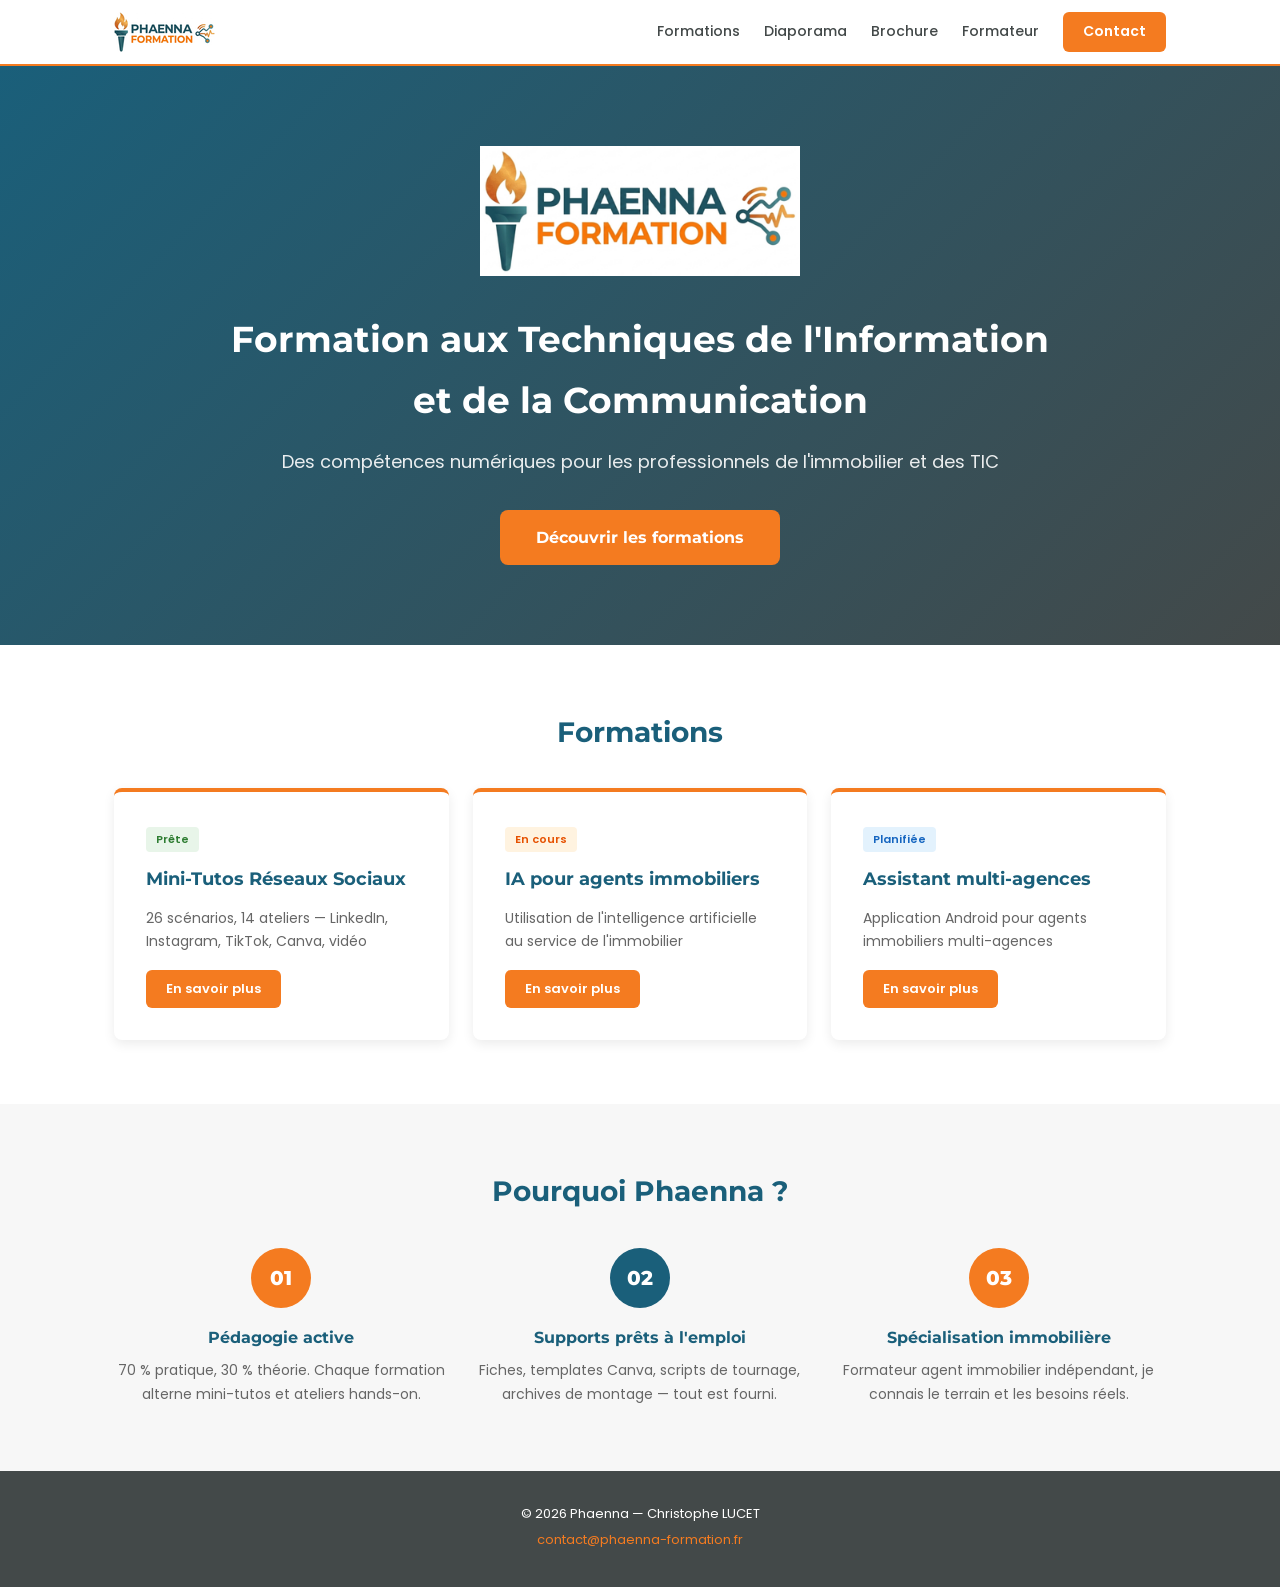
==== index.html @ bc1c6375 "diaporama 8 slides + navigation" ====
<!DOCTYPE html>
<html lang="fr">
<head>
  <meta charset="UTF-8">
  <meta name="viewport" content="width=device-width, initial-scale=1.0">
  <title>Phaenna — Formation aux TIC</title>
  <link rel="icon" href="assets/LOGO_PHAENNA_FAVICON.png">
  <link rel="stylesheet" href="css/style.css">
</head>
<body>
  <nav>
    <div class="nav-inner">
      <a href="index.html" class="logo"><img src="assets/LOGO_PHAENNA_NAV.png" alt="Phaenna" class="nav-logo-full"></a>
      <div class="nav-links">
        <a href="formations.html">Formations</a>
        <a href="diaporama.html">Diaporama</a>
        <a href="brochure.html">Brochure</a>
        <a href="formateur.html">Formateur</a>
        <a href="contact.html" class="btn-nav">Contact</a>
      </div>
    </div>
  </nav>

  <section class="hero">
    <div class="hero-content">
      <img src="assets/LOGO_PHAENNA.png" alt="Phaenna" class="hero-logo">
      <h1>Formation aux Techniques de l'Information<br>et de la Communication</h1>
      <p class="hero-sub">Des compétences numériques pour les professionnels de l'immobilier et des TIC</p>
      <a href="formations.html" class="btn">Découvrir les formations</a>
    </div>
  </section>

  <section class="section">
    <div class="inner">
      <h2>Formations</h2>
      <div class="cards">
        <div class="card">
          <div class="card-badge ready">Prête</div>
          <h3>Mini-Tutos Réseaux Sociaux</h3>
          <p>26 scénarios, 14 ateliers — LinkedIn, Instagram, TikTok, Canva, vidéo</p>
          <a href="formations.html" class="btn-small">En savoir plus</a>
        </div>
        <div class="card">
          <div class="card-badge progress">En cours</div>
          <h3>IA pour agents immobiliers</h3>
          <p>Utilisation de l'intelligence artificielle au service de l'immobilier</p>
          <a href="formations.html" class="btn-small">En savoir plus</a>
        </div>
        <div class="card">
          <div class="card-badge planned">Planifiée</div>
          <h3>Assistant multi-agences</h3>
          <p>Application Android pour agents immobiliers multi-agences</p>
          <a href="formations.html" class="btn-small">En savoir plus</a>
        </div>
      </div>
    </div>
  </section>

  <section class="section alt">
    <div class="inner">
      <h2>Pourquoi Phaenna ?</h2>
      <div class="why-grid">
        <div class="why-item">
          <div class="why-icon" style="background:#F47B20;">01</div>
          <h3>Pédagogie active</h3>
          <p>70 % pratique, 30 % théorie. Chaque formation alterne mini-tutos et ateliers hands-on.</p>
        </div>
        <div class="why-item">
          <div class="why-icon" style="background:#1A5F7A;">02</div>
          <h3>Supports prêts à l'emploi</h3>
          <p>Fiches, templates Canva, scripts de tournage, archives de montage — tout est fourni.</p>
        </div>
        <div class="why-item">
          <div class="why-icon" style="background:#F47B20;">03</div>
          <h3>Spécialisation immobilière</h3>
          <p>Formateur agent immobilier indépendant, je connais le terrain et les besoins réels.</p>
        </div>
      </div>
    </div>
  </section>

  <footer>
    <div class="inner">
      <p>&copy; 2026 Phaenna — Christophe LUCET</p>
      <p><a href="mailto:contact@phaenna-formation.fr">contact@phaenna-formation.fr</a></p>
    </div>
  </footer>
</body>
</html>
---- css/style.css ----
/* ===== Phaenna — Site vitrine ===== */
@import url('https://fonts.googleapis.com/css2?family=Montserrat:wght@400;600;700;800&family=Poppins:wght@300;400;600&display=swap');

* { margin: 0; padding: 0; box-sizing: border-box; }

body {
  font-family: 'Poppins', 'Helvetica Neue', Arial, sans-serif;
  color: #434949;
  line-height: 1.7;
}

h1, h2, h3, h4 { font-family: 'Montserrat', 'Helvetica Neue', Arial, sans-serif; color: #1A5F7A; }

a { color: #F47B20; text-decoration: none; }
a:hover { color: #FF9F1C; }

.inner { max-width: 1100px; margin: 0 auto; padding: 0 24px; }

/* Navigation */
nav {
  background: #fff;
  border-bottom: 2px solid #F47B20;
  padding: 12px 0;
  position: sticky; top: 0; z-index: 100;
}
.nav-inner {
  max-width: 1100px; margin: 0 auto; padding: 0 24px;
  display: flex; align-items: center; justify-content: space-between;
}
.logo { display: flex; align-items: center; text-decoration: none; }
.nav-logo-full { height: 40px; width: auto; transition: transform 0.2s ease, opacity 0.2s ease; }
.logo:hover .nav-logo-full { transform: scale(1.05); opacity: 0.85; }
.nav-links { display: flex; align-items: center; gap: 24px; }
.nav-links a { font-size: 14px; color: #434949; font-weight: 500; }
.nav-links a:hover, .nav-links a.active { color: #F47B20; }
.btn-nav {
  background: #F47B20; color: #fff !important; padding: 8px 20px;
  border-radius: 6px; font-weight: 600 !important;
}
.btn-nav:hover { background: #FF9F1C; }

/* Hero */
.hero {
  background: linear-gradient(135deg, #1A5F7A 0%, #434949 100%);
  color: #fff; text-align: center; padding: 80px 24px;
}
.hero-logo { max-width: 320px; margin-bottom: 24px; }
.hero h1 { font-size: 36px; color: #fff; margin-bottom: 16px; }
.hero-sub { font-size: 18px; opacity: 0.9; margin-bottom: 32px; }

.btn {
  display: inline-block; background: #F47B20; color: #fff; padding: 14px 36px;
  border-radius: 8px; font-family: 'Montserrat', sans-serif;
  font-weight: 700; font-size: 16px; border: none; cursor: pointer;
}
.btn:hover { background: #FF9F1C; color: #fff; }
.btn-small {
  display: inline-block; background: #F47B20; color: #fff; padding: 8px 20px;
  border-radius: 6px; font-size: 13px; font-weight: 600; border: none; cursor: pointer;
}

/* Sections */
.section { padding: 64px 24px; }
.section h2 { font-size: 28px; margin-bottom: 32px; text-align: center; }
.section.alt { background: #F7F7F7; }

.page-header {
  background: #1A5F7A; color: #fff; padding: 48px 24px; text-align: center;
}
.page-header h1 { color: #fff; font-size: 32px; margin-bottom: 8px; }
.page-header p { opacity: 0.9; font-size: 16px; }

/* Cards */
.cards { display: grid; grid-template-columns: repeat(3, 1fr); gap: 24px; }
.card {
  background: #fff; padding: 32px; border-radius: 8px;
  box-shadow: 0 4px 12px rgba(0,0,0,0.08); border-top: 4px solid #F47B20;
}
.card h3 { margin-bottom: 12px; font-size: 18px; }
.card p { font-size: 14px; margin-bottom: 16px; color: #666; }

.card-badge {
  display: inline-block; padding: 3px 10px; border-radius: 4px;
  font-size: 11px; font-weight: 600; margin-bottom: 12px;
}
.card-badge.ready { background: #E8F5E9; color: #2E7D32; }
.card-badge.progress { background: #FFF3E0; color: #E65100; }
.card-badge.planned { background: #E3F2FD; color: #1565C0; }

/* Why */
.why-grid { display: grid; grid-template-columns: repeat(3, 1fr); gap: 24px; }
.why-item { text-align: center; }
.why-icon {
  width: 60px; height: 60px; border-radius: 50%; color: #fff;
  font-family: 'Montserrat', sans-serif; font-weight: 800; font-size: 20px;
  display: flex; align-items: center; justify-content: center; margin: 0 auto 16px;
}
.why-item h3 { margin-bottom: 8px; font-size: 16px; }
.why-item p { font-size: 14px; color: #666; }

/* Formations detail */
.formation-detail {
  background: #fff; padding: 32px; border-radius: 8px;
  box-shadow: 0 4px 12px rgba(0,0,0,0.08); margin-bottom: 24px;
  border-left: 4px solid #F47B20;
}
.fd-badge { font-size: 14px; font-weight: 600; margin-bottom: 8px; }
.fd-meta { font-size: 14px; color: #999; margin-bottom: 12px; }

/* Bio */
.bio { max-width: 800px; margin: 0 auto; }
.bio h2 { margin-top: 32px; margin-bottom: 12px; text-align: left; font-size: 22px; }
.bio ul { margin-left: 20px; margin-bottom: 16px; }
.bio li { margin-bottom: 6px; font-size: 15px; }

/* Contact */
.contact-grid { display: grid; grid-template-columns: 1fr 1fr; gap: 48px; }
.contact-info h2 { text-align: left; margin-bottom: 16px; }
.contact-info h3 { margin-top: 24px; margin-bottom: 8px; font-size: 16px; }
.contact-info p { margin-bottom: 6px; font-size: 14px; }

.contact-form h2 { text-align: left; margin-bottom: 16px; }
.contact-form label { display: block; font-size: 13px; font-weight: 600; margin-bottom: 4px; }
.contact-form select,
.contact-form textarea {
  width: 100%; padding: 10px; border: 2px solid #E0E0E0; border-radius: 6px;
  font-family: 'Poppins', sans-serif; font-size: 14px; margin-bottom: 16px;
}
.contact-form textarea:focus { outline: none; border-color: #F47B20; }

/* Footer */
footer {
  background: #434949; color: #fff; text-align: center; padding: 32px 24px;
  font-size: 13px;
}
footer a { color: #F47B20; }
footer p { margin-bottom: 4px; }

/* Responsive */
@media (max-width: 768px) {
  .cards, .why-grid, .contact-grid { grid-template-columns: 1fr; }
  .hero h1 { font-size: 24px; }
  .hero-logo { max-width: 240px; }
}
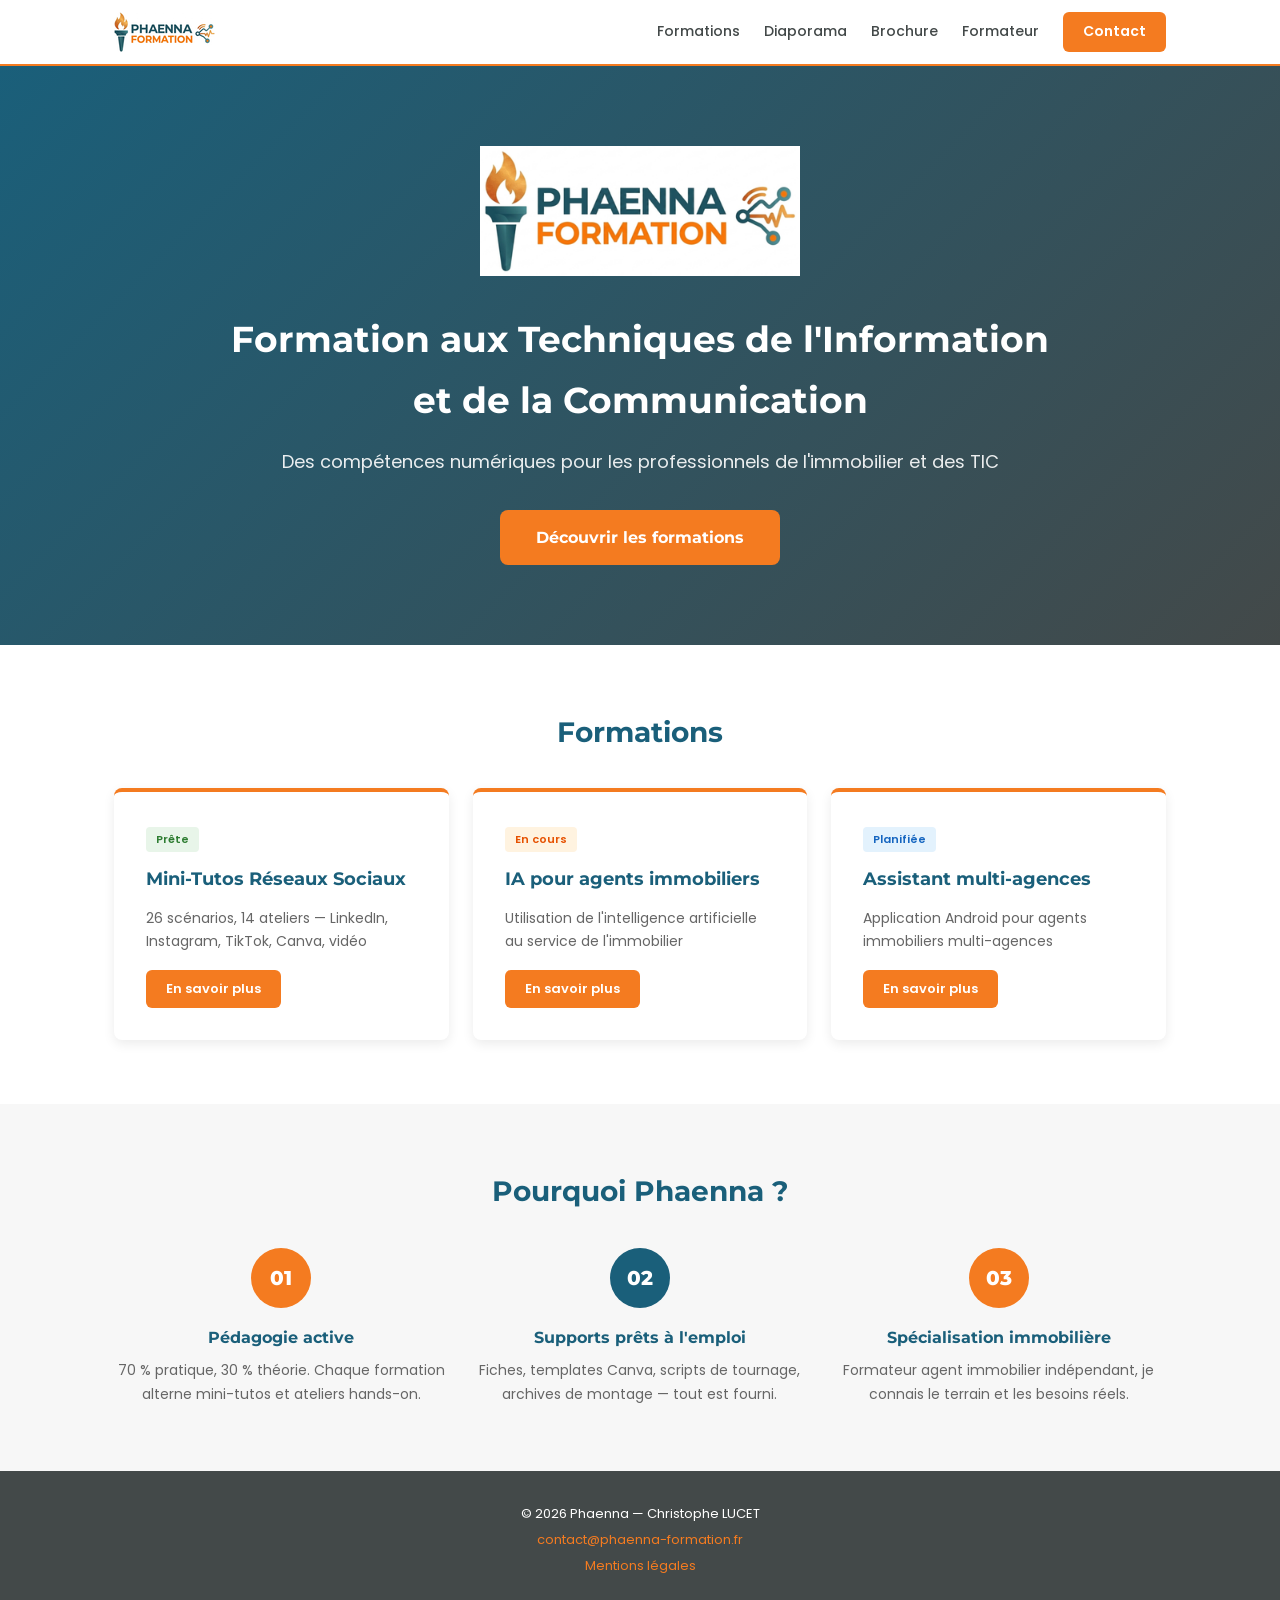
==== commit 881d64cb: "mentions legales + formulaire Web3Forms + Open Graph + footer" ====
--- a/index.html
+++ b/index.html
@@ -2,6 +2,12 @@
 <html lang="fr">
 <head>
   <meta charset="UTF-8">
+<meta name="robots" content="noindex, nofollow">
+<meta property="og:title" content="Phaenna — Formation aux TIC">
+<meta property="og:description" content="Formation aux Techniques de l'Information et de la Communication">
+<meta property="og:image" content="https://www.phaenna-formation.fr/assets/LOGO_PHAENNA.png">
+<meta property="og:url" content="https://www.phaenna-formation.fr">
+<meta property="og:type" content="website">
   <meta name="viewport" content="width=device-width, initial-scale=1.0">
   <title>Phaenna — Formation aux TIC</title>
   <link rel="icon" href="assets/LOGO_PHAENNA_FAVICON.png">
@@ -84,6 +90,7 @@
       <p>&copy; 2026 Phaenna — Christophe LUCET</p>
       <p><a href="mailto:contact@phaenna-formation.fr">contact@phaenna-formation.fr</a></p>
     </div>
-  </footer>
+  <p><a href="mentions-legales.html">Mentions légales</a></p>
+</footer>
 </body>
 </html>
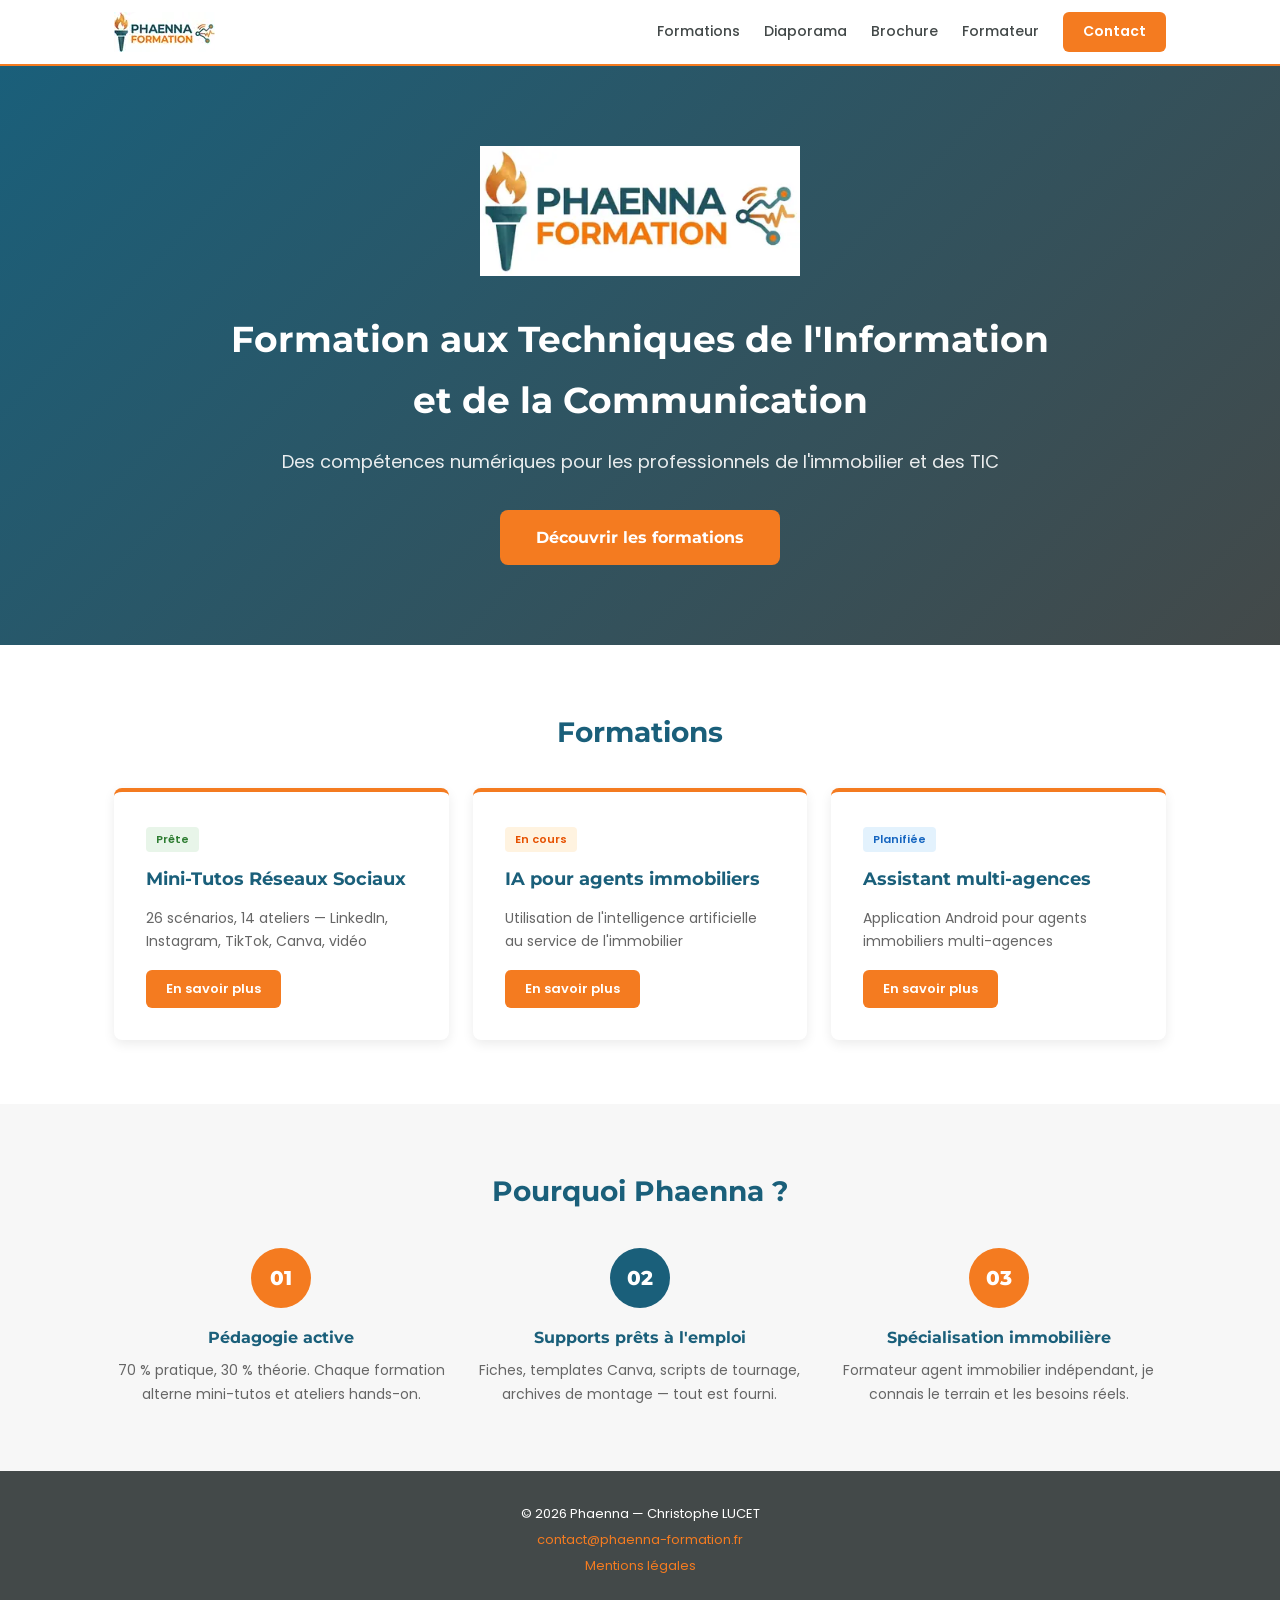
==== commit e8f3a492: "WebP, merci.html, carte OSM, dark mode, redirect merci" ====
--- a/index.html
+++ b/index.html
@@ -16,7 +16,7 @@
 <body>
   <nav>
     <div class="nav-inner">
-      <a href="index.html" class="logo"><img src="assets/LOGO_PHAENNA_NAV.png" alt="Phaenna" class="nav-logo-full"></a>
+      <a href="index.html" class="logo"><img src="assets/LOGO_PHAENNA_NAV.webp" alt="Phaenna" class="nav-logo-full"></a>
       <div class="nav-links">
         <a href="formations.html">Formations</a>
         <a href="diaporama.html">Diaporama</a>
@@ -29,7 +29,7 @@
 
   <section class="hero">
     <div class="hero-content">
-      <img src="assets/LOGO_PHAENNA.png" alt="Phaenna" class="hero-logo">
+      <img src="assets/LOGO_PHAENNA.webp" alt="Phaenna" class="hero-logo">
       <h1>Formation aux Techniques de l'Information<br>et de la Communication</h1>
       <p class="hero-sub">Des compétences numériques pour les professionnels de l'immobilier et des TIC</p>
       <a href="formations.html" class="btn">Découvrir les formations</a>
--- a/css/style.css
+++ b/css/style.css
@@ -142,3 +142,32 @@
   .hero h1 { font-size: 24px; }
   .hero-logo { max-width: 240px; }
 }
+
+/* Dark mode */
+@media (prefers-color-scheme: dark) {
+  body { background: #1a1a2e; color: #ccc; }
+  nav { background: #16213e; border-bottom-color: #F47B20; }
+  .section.alt { background: #0f3460; }
+  .hero { background: linear-gradient(135deg, #0f3460, #1a1a2e); }
+  .page-header { background: #0f3460; }
+  .card { background: #16213e; border-top-color: #F47B20; }
+  .card p { color: #999; }
+  .nav-links a { color: #ccc; }
+  .nav-links a:hover, .nav-links a.active { color: #F47B20; }
+  .formation-detail { background: #16213e; }
+  footer { background: #0d1b2a; }
+  .brochure { background: #16213e; color: #ccc; }
+  .brochure .formateur { background: #0f3460; }
+  .brochure .formation-card { background: #0f3460; }
+  .why-item p, .formation-detail p { color: #999; }
+  .contact-info { background: #16213e; }
+  .contact-form select, .contact-form textarea { background: #0f3460; color: #ccc; border-color: #333; }
+  .bio li { color: #ccc; }
+  .slide-alt { background: #16213e; }
+  .slide-alt h2 { color: #F47B20; }
+  .slide-alt .roi-card { background: #0f3460; }
+  .slide-alt .contact-info { background: #0f3460; }
+  .slide-alt ul li { color: #ccc; }
+  .slide-alt td { border-color: #333; color: #ccc; }
+  .nav-arrows button { background: rgba(255,255,255,0.1); }
+}
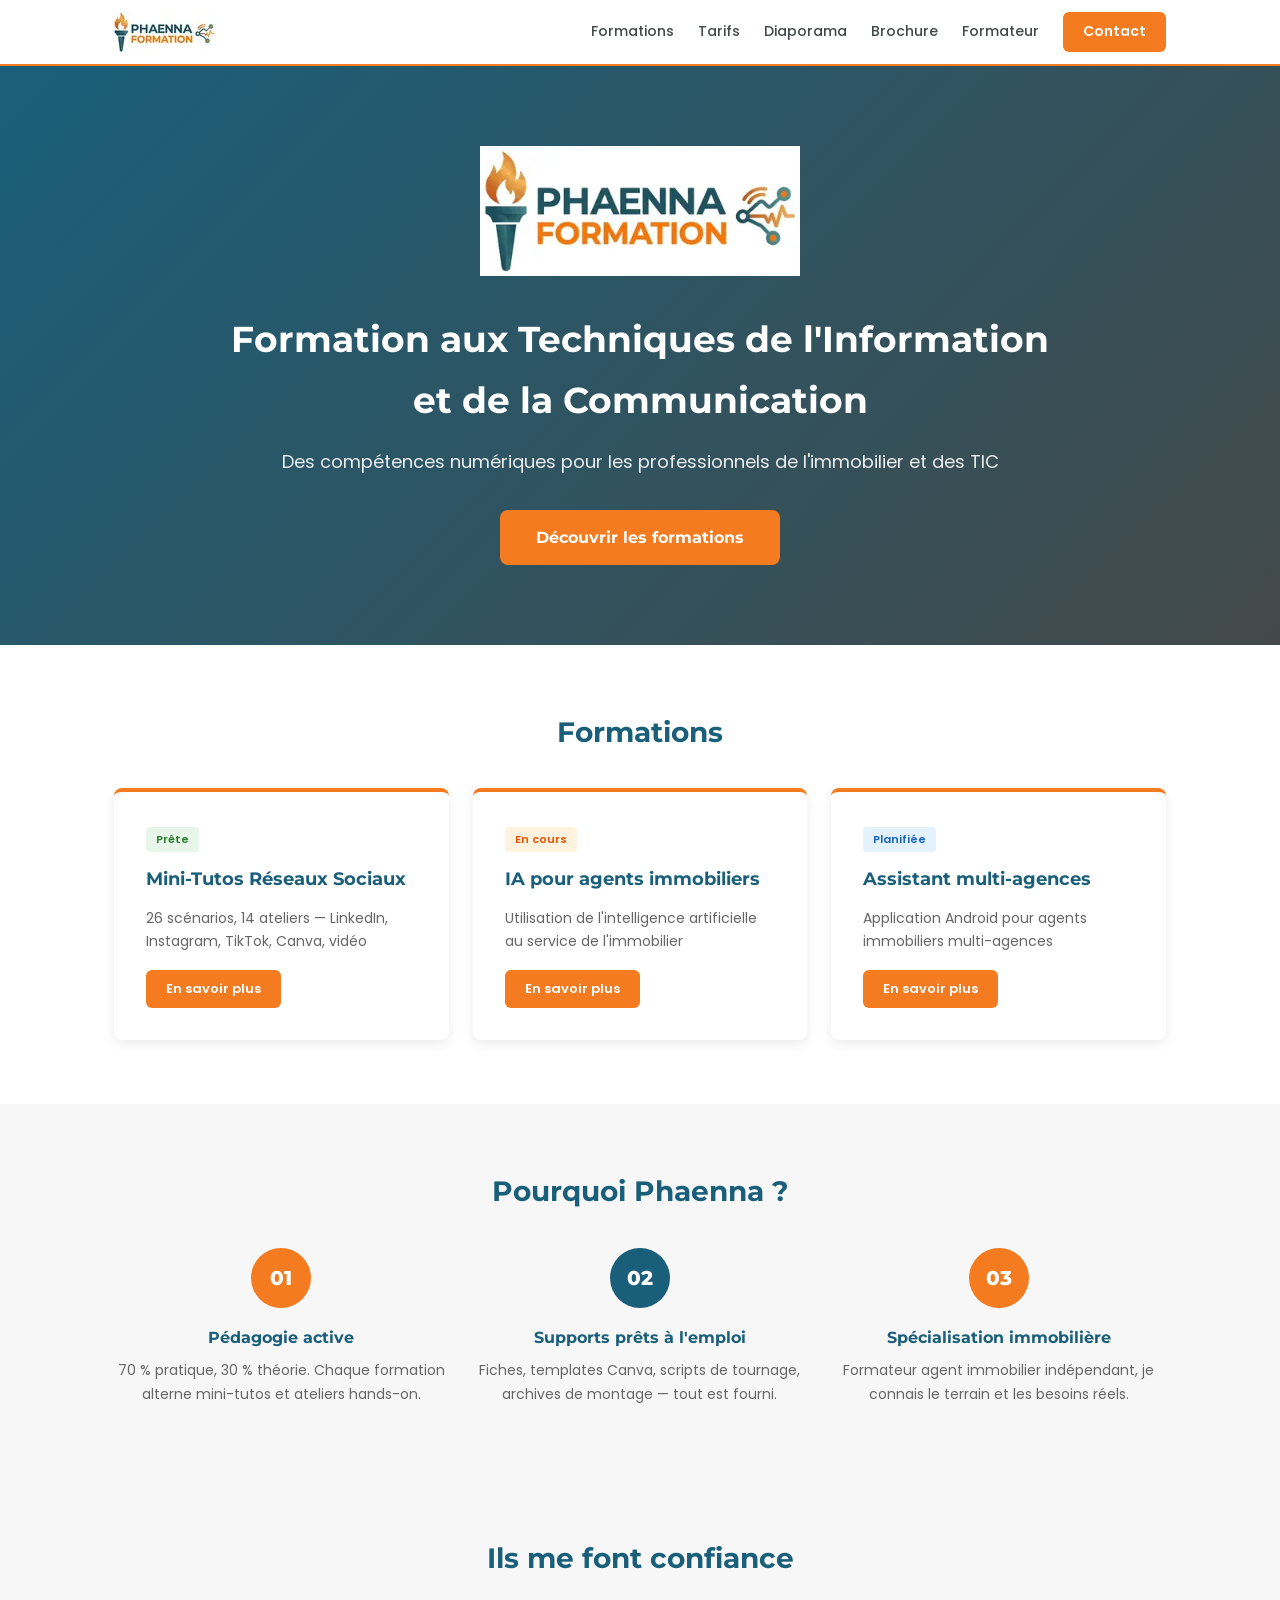
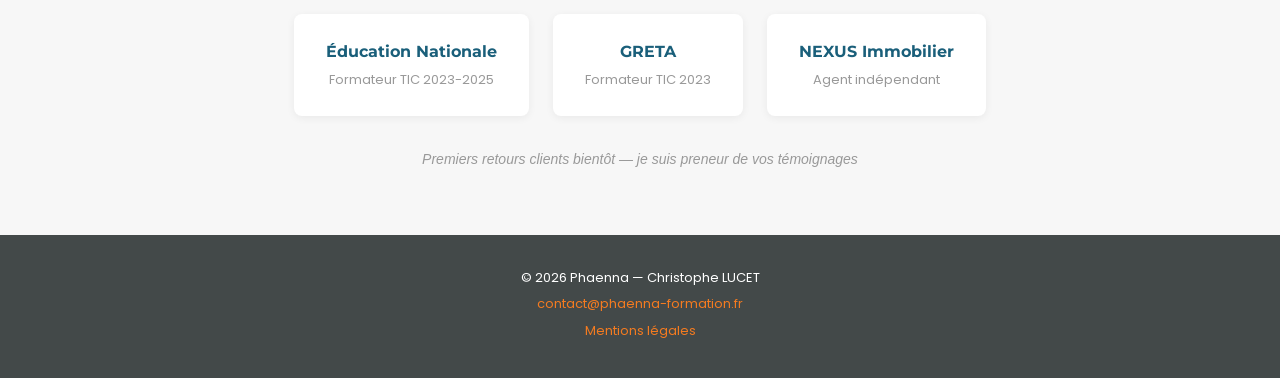
==== commit 34927dd2: "tarifs, temoignages, robots.txt, sitemap.xml" ====
--- a/index.html
+++ b/index.html
@@ -2,6 +2,7 @@
 <html lang="fr">
 <head>
   <meta charset="UTF-8">
+<script async src="http://192.168.1.16:3000/script.js" data-website-id="bd9414ff-f8d8-4241-8ed2-ef2ad8c1cb50"></script>
 <meta name="robots" content="noindex, nofollow">
 <meta property="og:title" content="Phaenna — Formation aux TIC">
 <meta property="og:description" content="Formation aux Techniques de l'Information et de la Communication">
@@ -19,6 +20,7 @@
       <a href="index.html" class="logo"><img src="assets/LOGO_PHAENNA_NAV.webp" alt="Phaenna" class="nav-logo-full"></a>
       <div class="nav-links">
         <a href="formations.html">Formations</a>
+        <a href="tarifs.html">Tarifs</a>
         <a href="diaporama.html">Diaporama</a>
         <a href="brochure.html">Brochure</a>
         <a href="formateur.html">Formateur</a>
@@ -85,6 +87,29 @@
     </div>
   </section>
 
+  <section class="section alt" id="confiance">
+    <div class="inner">
+      <h2>Ils me font confiance</h2>
+      <div style="display:flex;gap:24px;justify-content:center;align-items:center;flex-wrap:wrap;text-align:center;">
+        <div style="padding:24px 32px;background:#fff;border-radius:8px;box-shadow:0 2px 8px rgba(0,0,0,0.06);min-width:180px;">
+          <strong style="color:#1A5F7A;font-family:Montserrat;">Éducation Nationale</strong>
+          <p style="font-size:13px;color:#999;margin-top:4px;">Formateur TIC 2023-2025</p>
+        </div>
+        <div style="padding:24px 32px;background:#fff;border-radius:8px;box-shadow:0 2px 8px rgba(0,0,0,0.06);min-width:180px;">
+          <strong style="color:#1A5F7A;font-family:Montserrat;">GRETA</strong>
+          <p style="font-size:13px;color:#999;margin-top:4px;">Formateur TIC 2023</p>
+        </div>
+        <div style="padding:24px 32px;background:#fff;border-radius:8px;box-shadow:0 2px 8px rgba(0,0,0,0.06);min-width:180px;">
+          <strong style="color:#1A5F7A;font-family:Montserrat;">NEXUS Immobilier</strong>
+          <p style="font-size:13px;color:#999;margin-top:4px;">Agent indépendant</p>
+        </div>
+      </div>
+      <p style="text-align:center;font-style:italic;margin-top:32px;color:#999;font-size:14px;">
+        Premiers retours clients bientôt — je suis preneur de vos témoignages
+      </p>
+    </div>
+  </section>
+
   <footer>
     <div class="inner">
       <p>&copy; 2026 Phaenna — Christophe LUCET</p>
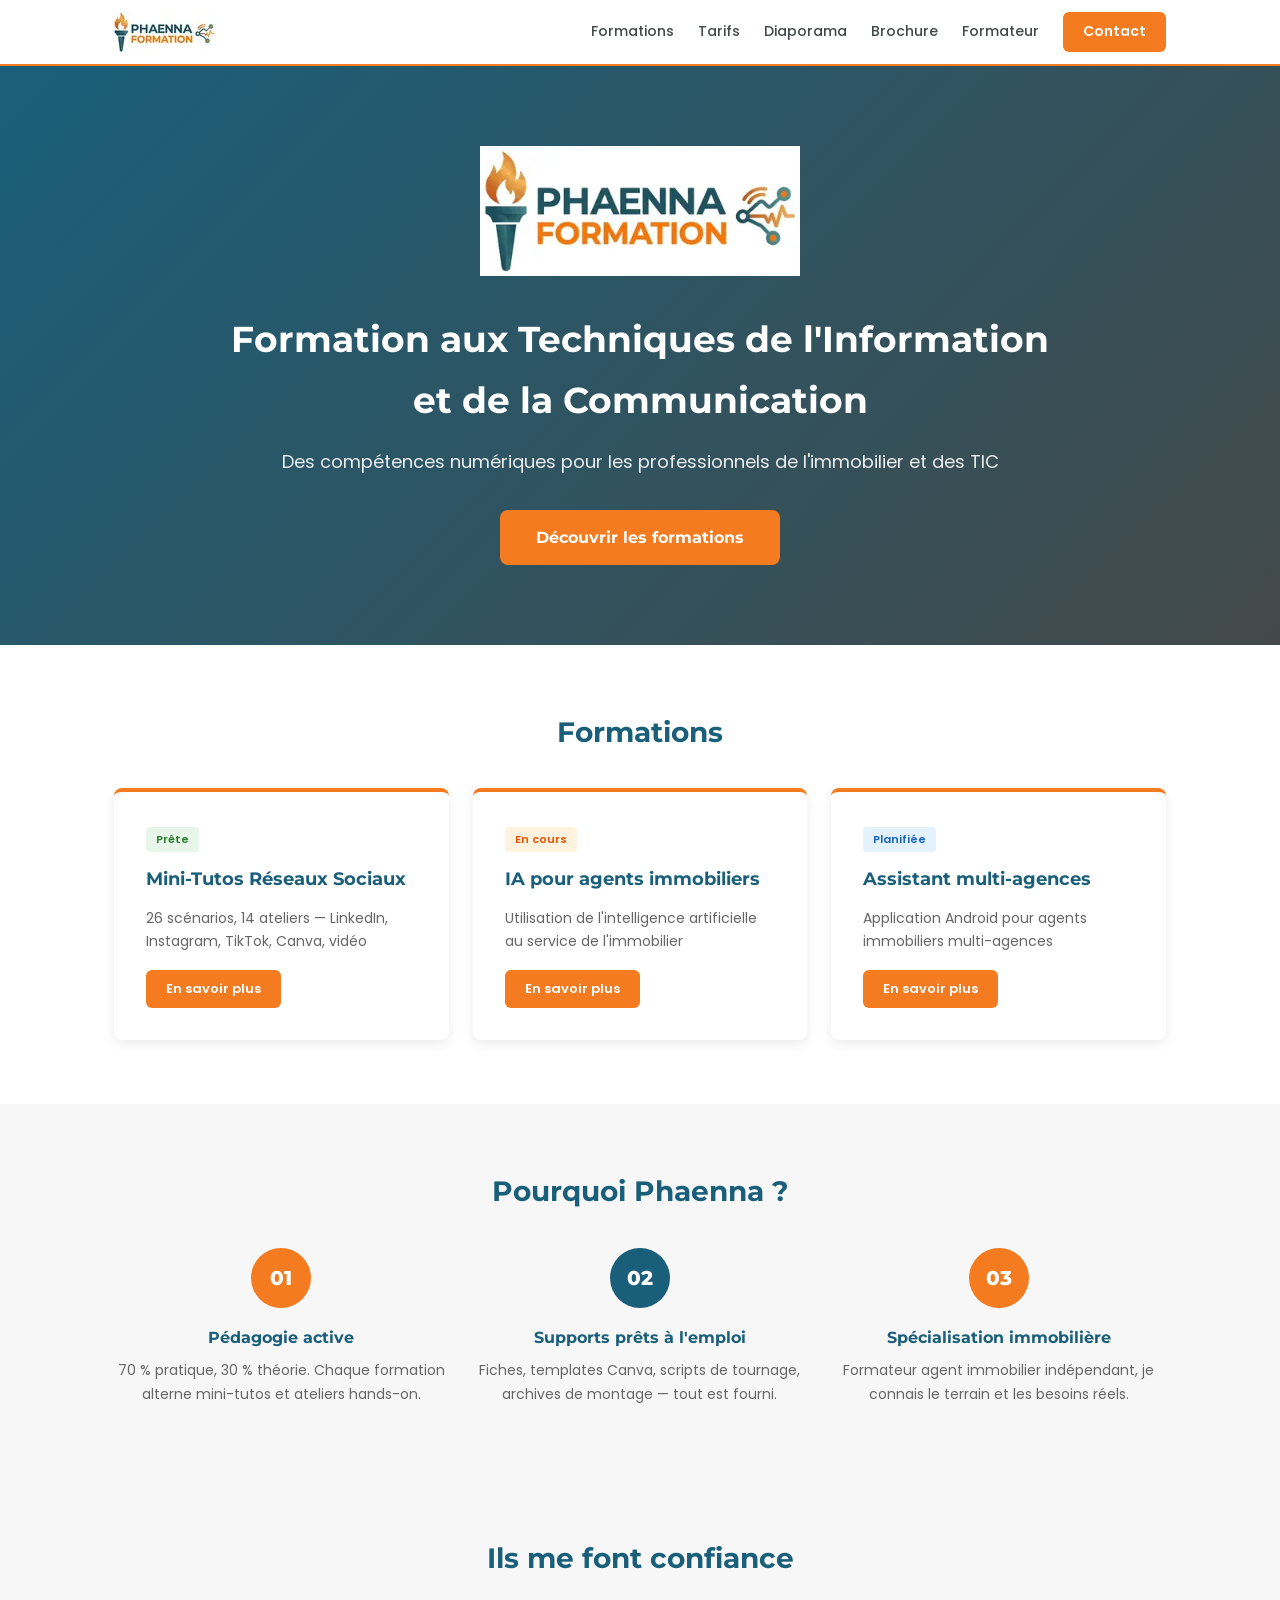
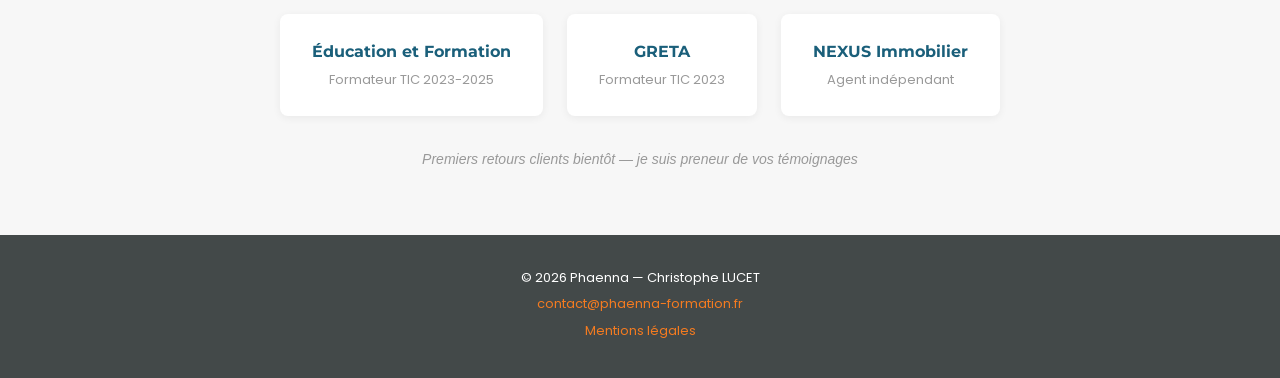
==== commit 5bb17f9f: "correction: Education Nationale -> Education et Formation" ====
--- a/index.html
+++ b/index.html
@@ -92,7 +92,7 @@
       <h2>Ils me font confiance</h2>
       <div style="display:flex;gap:24px;justify-content:center;align-items:center;flex-wrap:wrap;text-align:center;">
         <div style="padding:24px 32px;background:#fff;border-radius:8px;box-shadow:0 2px 8px rgba(0,0,0,0.06);min-width:180px;">
-          <strong style="color:#1A5F7A;font-family:Montserrat;">Éducation Nationale</strong>
+          <strong style="color:#1A5F7A;font-family:Montserrat;">Éducation et Formation</strong>
           <p style="font-size:13px;color:#999;margin-top:4px;">Formateur TIC 2023-2025</p>
         </div>
         <div style="padding:24px 32px;background:#fff;border-radius:8px;box-shadow:0 2px 8px rgba(0,0,0,0.06);min-width:180px;">
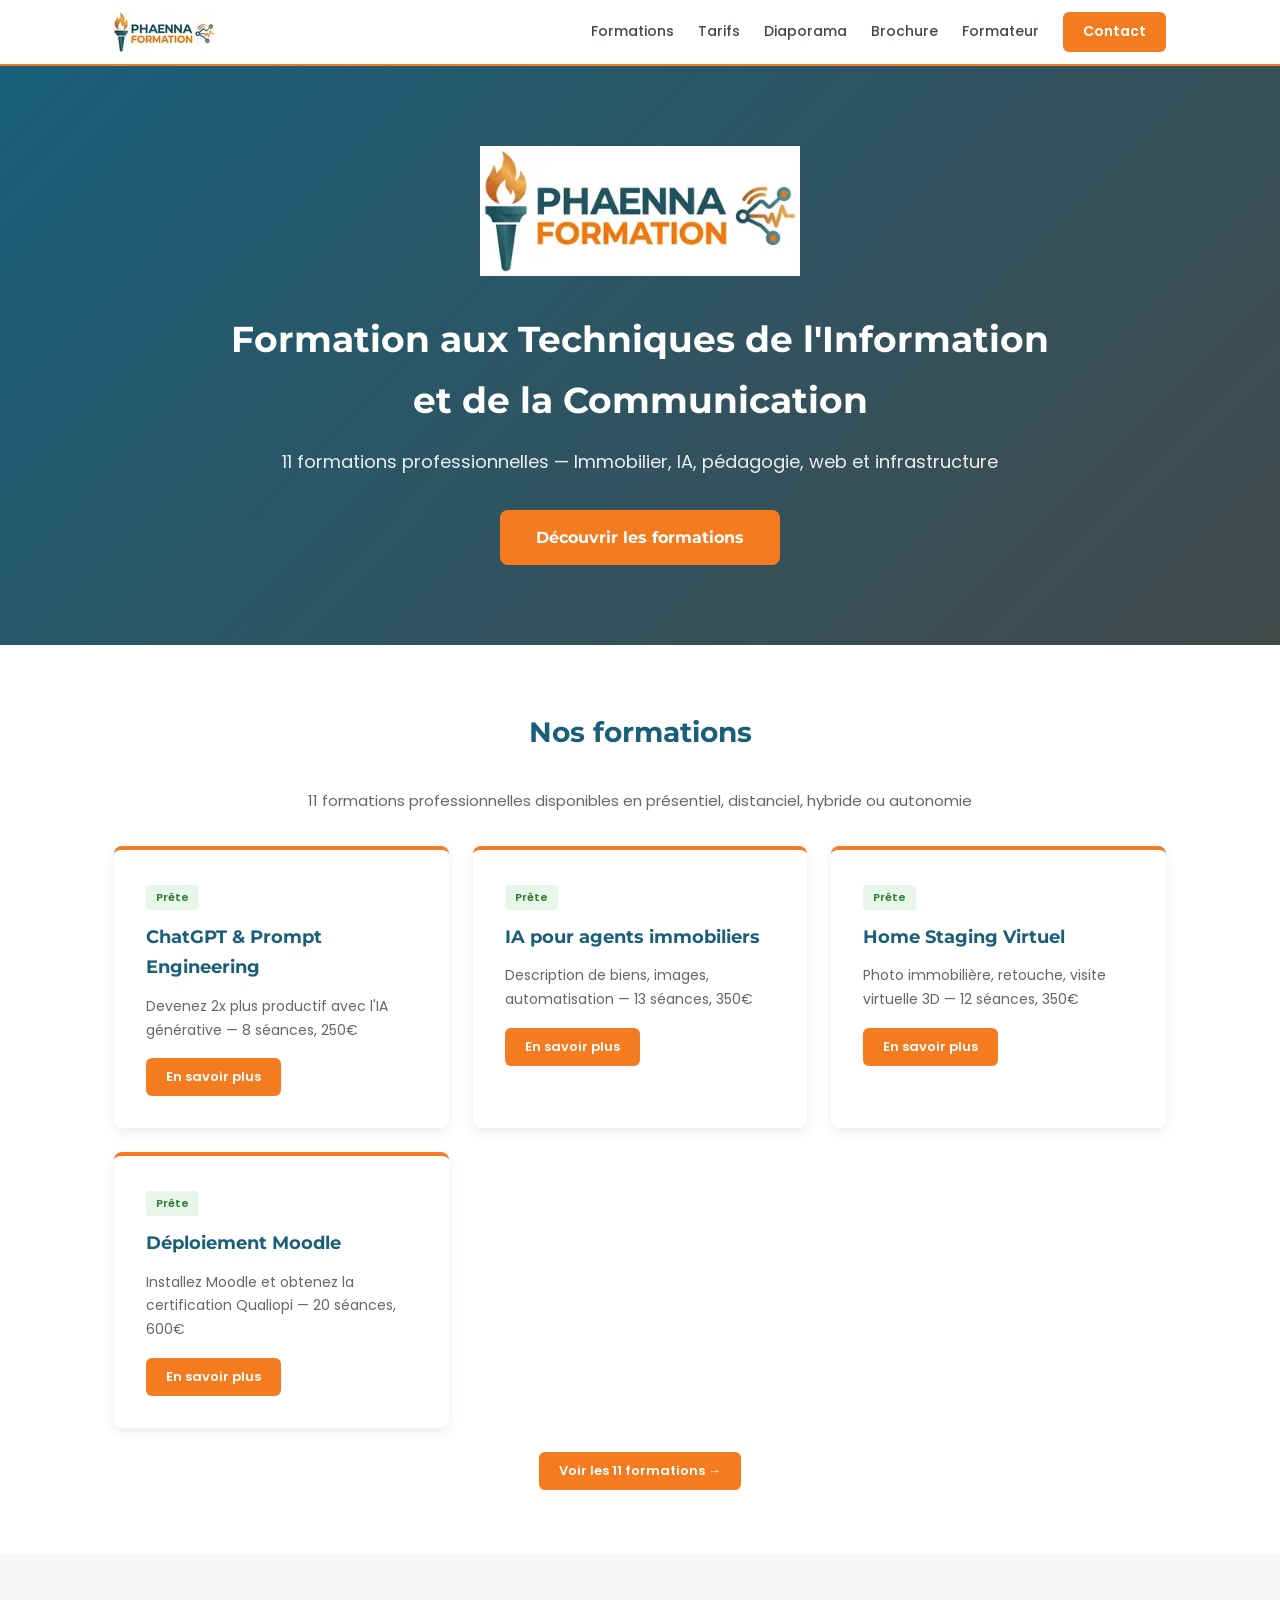
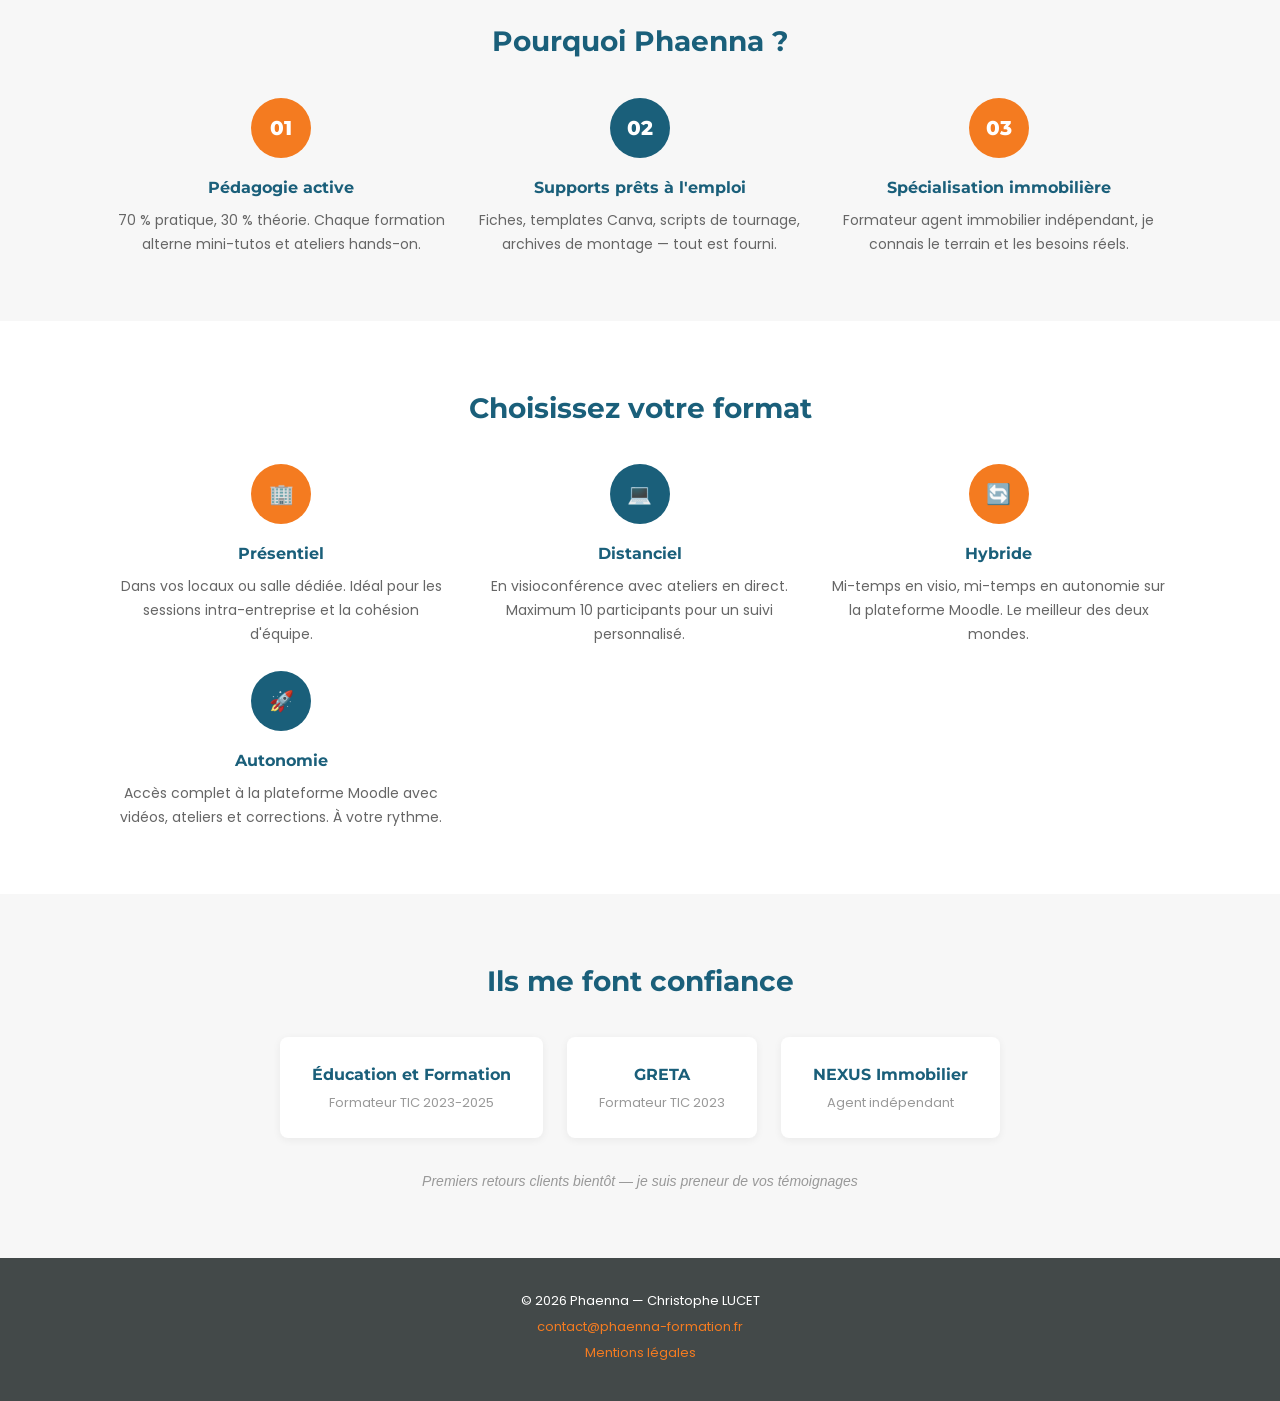
==== commit ebeab904: "Ajout 8 nouvelles formations - Mise à jour complète du site" ====
--- a/index.html
+++ b/index.html
@@ -33,34 +33,42 @@
     <div class="hero-content">
       <img src="assets/LOGO_PHAENNA.webp" alt="Phaenna" class="hero-logo">
       <h1>Formation aux Techniques de l'Information<br>et de la Communication</h1>
-      <p class="hero-sub">Des compétences numériques pour les professionnels de l'immobilier et des TIC</p>
+      <p class="hero-sub">11 formations professionnelles — Immobilier, IA, pédagogie, web et infrastructure</p>
       <a href="formations.html" class="btn">Découvrir les formations</a>
     </div>
   </section>
 
   <section class="section">
     <div class="inner">
-      <h2>Formations</h2>
+      <h2>Nos formations</h2>
+      <p style="text-align:center;margin-bottom:32px;font-size:15px;color:#666;">11 formations professionnelles disponibles en présentiel, distanciel, hybride ou autonomie</p>
       <div class="cards">
         <div class="card">
           <div class="card-badge ready">Prête</div>
-          <h3>Mini-Tutos Réseaux Sociaux</h3>
-          <p>26 scénarios, 14 ateliers — LinkedIn, Instagram, TikTok, Canva, vidéo</p>
+          <h3>ChatGPT & Prompt Engineering</h3>
+          <p>Devenez 2x plus productif avec l'IA générative — 8 séances, 250€</p>
           <a href="formations.html" class="btn-small">En savoir plus</a>
         </div>
         <div class="card">
-          <div class="card-badge progress">En cours</div>
+          <div class="card-badge ready">Prête</div>
           <h3>IA pour agents immobiliers</h3>
-          <p>Utilisation de l'intelligence artificielle au service de l'immobilier</p>
+          <p>Description de biens, images, automatisation — 13 séances, 350€</p>
           <a href="formations.html" class="btn-small">En savoir plus</a>
         </div>
         <div class="card">
-          <div class="card-badge planned">Planifiée</div>
-          <h3>Assistant multi-agences</h3>
-          <p>Application Android pour agents immobiliers multi-agences</p>
+          <div class="card-badge ready">Prête</div>
+          <h3>Home Staging Virtuel</h3>
+          <p>Photo immobilière, retouche, visite virtuelle 3D — 12 séances, 350€</p>
+          <a href="formations.html" class="btn-small">En savoir plus</a>
+        </div>
+        <div class="card">
+          <div class="card-badge ready">Prête</div>
+          <h3>Déploiement Moodle</h3>
+          <p>Installez Moodle et obtenez la certification Qualiopi — 20 séances, 600€</p>
           <a href="formations.html" class="btn-small">En savoir plus</a>
         </div>
       </div>
+      <p style="text-align:center;margin-top:24px;"><a href="formations.html" class="btn-small" style="background:#F47B20;">Voir les 11 formations →</a></p>
     </div>
   </section>
 
@@ -82,6 +90,34 @@
           <div class="why-icon" style="background:#F47B20;">03</div>
           <h3>Spécialisation immobilière</h3>
           <p>Formateur agent immobilier indépendant, je connais le terrain et les besoins réels.</p>
+        </div>
+      </div>
+    </div>
+  </section>
+
+  <section class="section">
+    <div class="inner">
+      <h2>Choisissez votre format</h2>
+      <div class="why-grid">
+        <div class="why-item">
+          <div class="why-icon" style="background:#F47B20;">🏢</div>
+          <h3>Présentiel</h3>
+          <p>Dans vos locaux ou salle dédiée. Idéal pour les sessions intra-entreprise et la cohésion d'équipe.</p>
+        </div>
+        <div class="why-item">
+          <div class="why-icon" style="background:#1A5F7A;">💻</div>
+          <h3>Distanciel</h3>
+          <p>En visioconférence avec ateliers en direct. Maximum 10 participants pour un suivi personnalisé.</p>
+        </div>
+        <div class="why-item">
+          <div class="why-icon" style="background:#F47B20;">🔄</div>
+          <h3>Hybride</h3>
+          <p>Mi-temps en visio, mi-temps en autonomie sur la plateforme Moodle. Le meilleur des deux mondes.</p>
+        </div>
+        <div class="why-item">
+          <div class="why-icon" style="background:#1A5F7A;">🚀</div>
+          <h3>Autonomie</h3>
+          <p>Accès complet à la plateforme Moodle avec vidéos, ateliers et corrections. À votre rythme.</p>
         </div>
       </div>
     </div>
--- a/css/style.css
+++ b/css/style.css
@@ -112,6 +112,9 @@
 .bio h2 { margin-top: 32px; margin-bottom: 12px; text-align: left; font-size: 22px; }
 .bio ul { margin-left: 20px; margin-bottom: 16px; }
 .bio li { margin-bottom: 6px; font-size: 15px; }
+.bio .parcours-table { width: 100%; font-size: 14px; border-collapse: collapse; margin: 0 0 32px 0; }
+.bio .parcours-table th { text-align: left; background: #1A5F7A; color: #fff; padding: 8px 12px; }
+.bio .parcours-table td { padding: 8px 12px; border-bottom: 1px solid #eee; }
 
 /* Contact */
 .contact-grid { display: grid; grid-template-columns: 1fr 1fr; gap: 48px; }
@@ -163,6 +166,7 @@
   .contact-info { background: #16213e; }
   .contact-form select, .contact-form textarea { background: #0f3460; color: #ccc; border-color: #333; }
   .bio li { color: #ccc; }
+  .bio .parcours-table td { border-bottom-color: #333; }
   .slide-alt { background: #16213e; }
   .slide-alt h2 { color: #F47B20; }
   .slide-alt .roi-card { background: #0f3460; }
